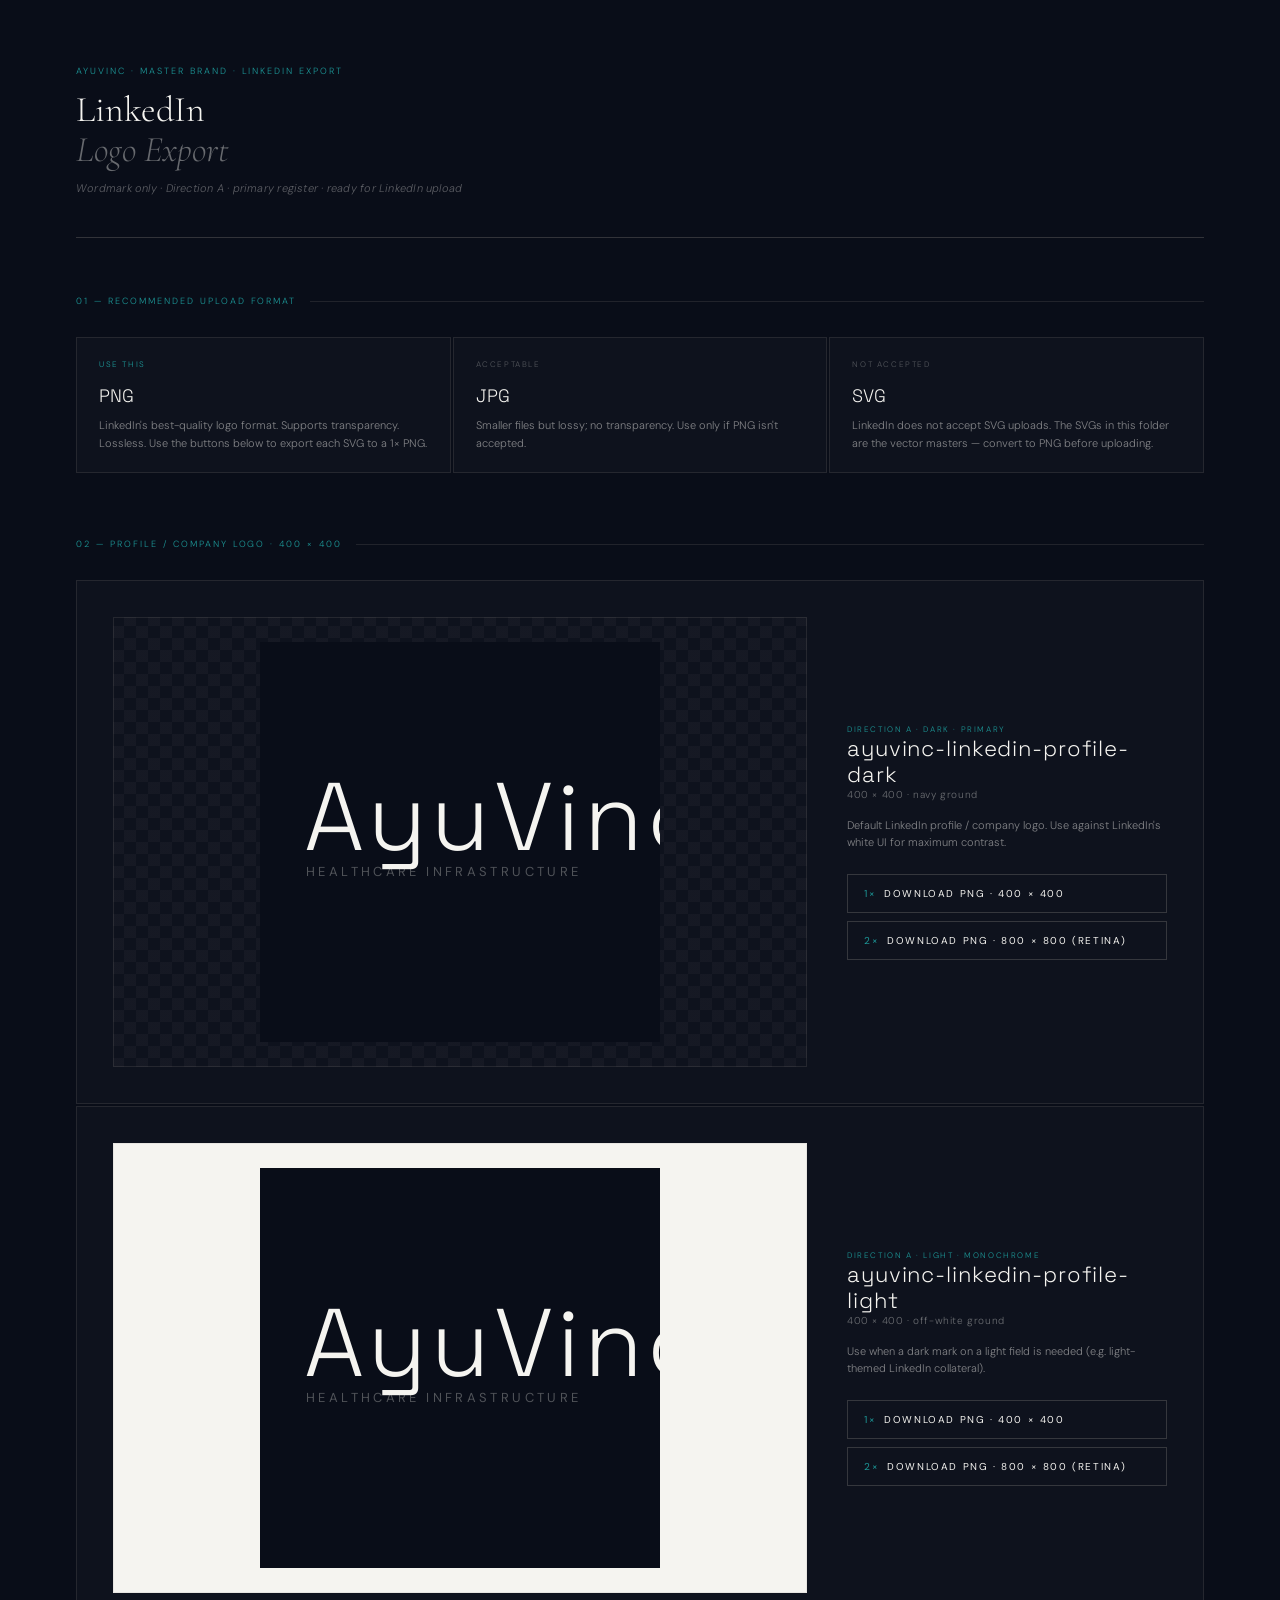
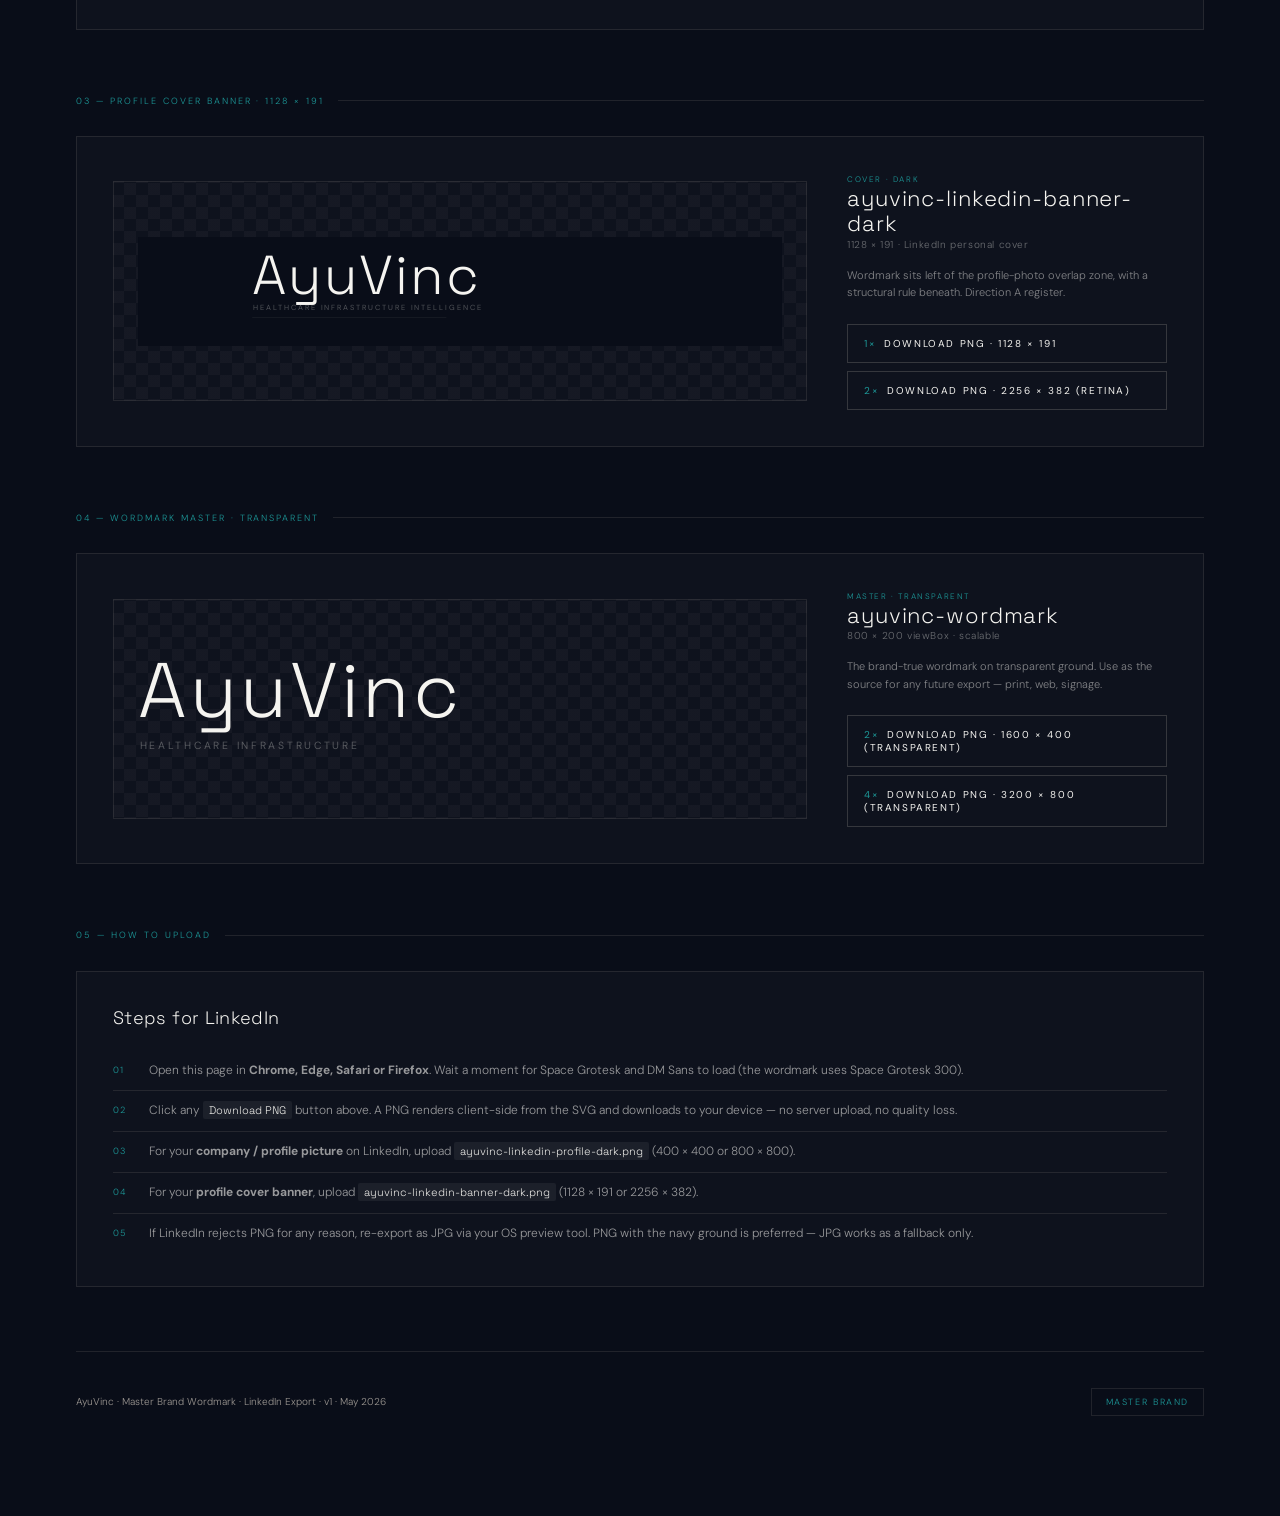
==== Brand_Files/Logo/index.html @ 6583b7bb "Add LinkedIn-ready logo export: SVG masters + PNG export page Wordmark-only per brand spec (Space Gr" ====
<!DOCTYPE html>
<html lang="en">
<head>
<meta charset="UTF-8">
<meta name="viewport" content="width=device-width, initial-scale=1.0">
<title>AyuVinc · LinkedIn Logo Export</title>
<link rel="preconnect" href="https://fonts.googleapis.com">
<link href="https://fonts.googleapis.com/css2?family=Space+Grotesk:wght@300;400;500&family=DM+Sans:wght@300;400&family=Cormorant+Garamond:ital,wght@0,300;1,300&display=swap" rel="stylesheet">
<style>
  *, *::before, *::after { box-sizing: border-box; margin: 0; padding: 0; }
  :root {
    --navy:      #090d18;
    --navy-mid:  #0f1626;
    --off-white: #f5f4f0;
    --warm-gray: #9b9691;
    --teal:      oklch(62% 0.10 195);
    --rule:      rgba(155,150,145,0.16);
    --rule-hi:   rgba(155,150,145,0.28);
  }
  html, body { background: var(--navy); color: var(--off-white); font-family: 'DM Sans', sans-serif; font-weight: 300; line-height: 1.6; min-height: 100vh; }
  .doc { max-width: 1240px; margin: 0 auto; padding: 64px 56px 100px; }
  .doc-header { border-bottom: 1px solid var(--rule-hi); padding-bottom: 40px; margin-bottom: 56px; }
  .eyebrow { font-size: 9px; letter-spacing: 0.22em; text-transform: uppercase; color: var(--teal); margin-bottom: 12px; }
  .doc-title { font-family: 'Cormorant Garamond', serif; font-size: 36px; font-weight: 300; line-height: 1.1; }
  .doc-title em { font-style: italic; color: rgba(245,244,240,0.4); }
  .doc-sub { margin-top: 10px; font-size: 11px; color: rgba(245,244,240,0.35); font-style: italic; letter-spacing: 0.02em; }
  .section { margin-bottom: 64px; }
  .section-label { font-size: 9px; letter-spacing: 0.22em; text-transform: uppercase; color: var(--teal); margin-bottom: 28px; display: flex; align-items: center; gap: 14px; }
  .section-label::after { content: ''; flex: 1; height: 1px; background: var(--rule); }
  .card { border: 1px solid var(--rule); padding: 36px; background: rgba(245,244,240,0.02); margin-bottom: 2px; }
  .card-row { display: grid; grid-template-columns: 1fr 320px; gap: 40px; align-items: center; }
  .preview-wrap { display: flex; align-items: center; justify-content: center; background: repeating-conic-gradient(rgba(245,244,240,0.03) 0% 25%, transparent 0% 50%) 50% / 24px 24px; border: 1px solid var(--rule); padding: 24px; min-height: 220px; }
  .preview-wrap.light { background: var(--off-white); }
  .preview-wrap svg { max-width: 100%; height: auto; display: block; }
  .meta-stack { display: flex; flex-direction: column; gap: 14px; }
  .meta-label { font-size: 8px; letter-spacing: 0.20em; text-transform: uppercase; color: var(--teal); }
  .meta-name { font-family: 'Space Grotesk', sans-serif; font-weight: 300; font-size: 22px; letter-spacing: 0.04em; color: var(--off-white); line-height: 1.15; }
  .meta-dim { font-size: 10px; color: rgba(245,244,240,0.40); letter-spacing: 0.06em; }
  .meta-desc { font-size: 11px; color: rgba(245,244,240,0.50); line-height: 1.6; }
  .btn-row { display: flex; flex-direction: column; gap: 8px; margin-top: 8px; }
  .btn { font-family: 'DM Sans', sans-serif; font-size: 10px; font-weight: 400; letter-spacing: 0.16em; text-transform: uppercase; color: var(--off-white); background: transparent; border: 1px solid var(--rule-hi); padding: 12px 16px; cursor: pointer; transition: border-color 0.2s, background 0.2s; text-align: left; }
  .btn:hover { border-color: var(--teal); background: rgba(100,175,195,0.06); }
  .btn .scale { color: var(--teal); margin-right: 8px; }
  .instructions { background: rgba(245,244,240,0.02); border: 1px solid var(--rule); padding: 32px 36px; }
  .instructions h3 { font-family: 'Space Grotesk', sans-serif; font-weight: 300; font-size: 18px; letter-spacing: 0.02em; margin-bottom: 18px; color: var(--off-white); }
  .instructions ol { list-style: none; counter-reset: step; }
  .instructions ol li { counter-increment: step; padding: 10px 0 10px 36px; position: relative; font-size: 12px; color: rgba(245,244,240,0.6); line-height: 1.65; border-bottom: 1px solid var(--rule); }
  .instructions ol li:last-child { border-bottom: none; }
  .instructions ol li::before { content: counter(step, decimal-leading-zero); position: absolute; left: 0; top: 12px; font-family: 'DM Sans', sans-serif; font-size: 9px; letter-spacing: 0.16em; color: var(--teal); }
  .instructions code { font-family: 'Space Grotesk', sans-serif; font-size: 11px; color: var(--off-white); background: rgba(245,244,240,0.06); padding: 2px 6px; border-radius: 2px; }
  .format-grid { display: grid; grid-template-columns: 1fr 1fr 1fr; gap: 2px; margin-top: 20px; }
  .format-cell { border: 1px solid var(--rule); padding: 20px 22px; background: rgba(245,244,240,0.02); }
  .fmt-name { font-family: 'Space Grotesk', sans-serif; font-weight: 300; font-size: 18px; color: var(--off-white); margin-bottom: 6px; }
  .fmt-tag { font-size: 8px; letter-spacing: 0.20em; text-transform: uppercase; color: var(--teal); margin-bottom: 12px; }
  .fmt-tag.muted { color: rgba(245,244,240,0.30); }
  .fmt-note { font-size: 11px; color: rgba(245,244,240,0.50); line-height: 1.6; }
  .doc-footer { border-top: 1px solid var(--rule); padding-top: 36px; margin-top: 60px; display: flex; justify-content: space-between; align-items: center; font-size: 10px; color: var(--warm-gray); }
  .footer-tag { font-size: 9px; letter-spacing: 0.18em; text-transform: uppercase; color: var(--teal); border: 1px solid var(--rule); padding: 6px 14px; }
  @media (max-width: 900px) {
    .card-row { grid-template-columns: 1fr; }
    .format-grid { grid-template-columns: 1fr; }
  }
</style>
</head>
<body>
<div class="doc">

  <div class="doc-header">
    <div class="eyebrow">AyuVinc · Master Brand · LinkedIn Export</div>
    <div class="doc-title">LinkedIn<br><em>Logo Export</em></div>
    <div class="doc-sub">Wordmark only · Direction A · primary register · ready for LinkedIn upload</div>
  </div>

  <!-- 01 — FORMAT GUIDANCE -->
  <div class="section">
    <div class="section-label">01 — Recommended Upload Format</div>
    <div class="format-grid">
      <div class="format-cell">
        <div class="fmt-tag">Use this</div>
        <div class="fmt-name">PNG</div>
        <div class="fmt-note">LinkedIn's best-quality logo format. Supports transparency. Lossless. Use the buttons below to export each SVG to a 1× PNG.</div>
      </div>
      <div class="format-cell">
        <div class="fmt-tag muted">Acceptable</div>
        <div class="fmt-name">JPG</div>
        <div class="fmt-note">Smaller files but lossy; no transparency. Use only if PNG isn't accepted.</div>
      </div>
      <div class="format-cell">
        <div class="fmt-tag muted">Not accepted</div>
        <div class="fmt-name">SVG</div>
        <div class="fmt-note">LinkedIn does not accept SVG uploads. The SVGs in this folder are the vector masters — convert to PNG before uploading.</div>
      </div>
    </div>
  </div>

  <!-- 02 — SQUARE PROFILE / COMPANY LOGO -->
  <div class="section">
    <div class="section-label">02 — Profile / Company Logo · 400 × 400</div>

    <div class="card">
      <div class="card-row">
        <div class="preview-wrap" id="prev-square-dark">
          <!-- SVG injected by script -->
        </div>
        <div class="meta-stack">
          <div>
            <div class="meta-label">Direction A · Dark · Primary</div>
            <div class="meta-name">ayuvinc-linkedin-profile-dark</div>
            <div class="meta-dim">400 × 400 · navy ground</div>
          </div>
          <div class="meta-desc">Default LinkedIn profile / company logo. Use against LinkedIn's white UI for maximum contrast.</div>
          <div class="btn-row">
            <button class="btn" data-export="ayuvinc-linkedin-profile-dark.svg" data-width="400"><span class="scale">1×</span>Download PNG · 400 × 400</button>
            <button class="btn" data-export="ayuvinc-linkedin-profile-dark.svg" data-width="800"><span class="scale">2×</span>Download PNG · 800 × 800 (retina)</button>
          </div>
        </div>
      </div>
    </div>

    <div class="card">
      <div class="card-row">
        <div class="preview-wrap light" id="prev-square-light">
          <!-- SVG injected by script -->
        </div>
        <div class="meta-stack">
          <div>
            <div class="meta-label">Direction A · Light · Monochrome</div>
            <div class="meta-name">ayuvinc-linkedin-profile-light</div>
            <div class="meta-dim">400 × 400 · off-white ground</div>
          </div>
          <div class="meta-desc">Use when a dark mark on a light field is needed (e.g. light-themed LinkedIn collateral).</div>
          <div class="btn-row">
            <button class="btn" data-export="ayuvinc-linkedin-profile-light.svg" data-width="400"><span class="scale">1×</span>Download PNG · 400 × 400</button>
            <button class="btn" data-export="ayuvinc-linkedin-profile-light.svg" data-width="800"><span class="scale">2×</span>Download PNG · 800 × 800 (retina)</button>
          </div>
        </div>
      </div>
    </div>
  </div>

  <!-- 03 — COVER BANNER -->
  <div class="section">
    <div class="section-label">03 — Profile Cover Banner · 1128 × 191</div>

    <div class="card">
      <div class="card-row">
        <div class="preview-wrap" id="prev-banner-dark">
          <!-- SVG injected by script -->
        </div>
        <div class="meta-stack">
          <div>
            <div class="meta-label">Cover · Dark</div>
            <div class="meta-name">ayuvinc-linkedin-banner-dark</div>
            <div class="meta-dim">1128 × 191 · LinkedIn personal cover</div>
          </div>
          <div class="meta-desc">Wordmark sits left of the profile-photo overlap zone, with a structural rule beneath. Direction A register.</div>
          <div class="btn-row">
            <button class="btn" data-export="ayuvinc-linkedin-banner-dark.svg" data-width="1128"><span class="scale">1×</span>Download PNG · 1128 × 191</button>
            <button class="btn" data-export="ayuvinc-linkedin-banner-dark.svg" data-width="2256"><span class="scale">2×</span>Download PNG · 2256 × 382 (retina)</button>
          </div>
        </div>
      </div>
    </div>
  </div>

  <!-- 04 — WORDMARK MASTER -->
  <div class="section">
    <div class="section-label">04 — Wordmark Master · Transparent</div>

    <div class="card">
      <div class="card-row">
        <div class="preview-wrap" id="prev-wordmark">
          <!-- SVG injected by script -->
        </div>
        <div class="meta-stack">
          <div>
            <div class="meta-label">Master · Transparent</div>
            <div class="meta-name">ayuvinc-wordmark</div>
            <div class="meta-dim">800 × 200 viewBox · scalable</div>
          </div>
          <div class="meta-desc">The brand-true wordmark on transparent ground. Use as the source for any future export — print, web, signage.</div>
          <div class="btn-row">
            <button class="btn" data-export="ayuvinc-wordmark.svg" data-width="1600"><span class="scale">2×</span>Download PNG · 1600 × 400 (transparent)</button>
            <button class="btn" data-export="ayuvinc-wordmark.svg" data-width="3200"><span class="scale">4×</span>Download PNG · 3200 × 800 (transparent)</button>
          </div>
        </div>
      </div>
    </div>
  </div>

  <!-- 05 — INSTRUCTIONS -->
  <div class="section">
    <div class="section-label">05 — How to Upload</div>
    <div class="instructions">
      <h3>Steps for LinkedIn</h3>
      <ol>
        <li>Open this page in <strong>Chrome, Edge, Safari or Firefox</strong>. Wait a moment for Space Grotesk and DM Sans to load (the wordmark uses Space Grotesk 300).</li>
        <li>Click any <code>Download PNG</code> button above. A PNG renders client-side from the SVG and downloads to your device — no server upload, no quality loss.</li>
        <li>For your <strong>company / profile picture</strong> on LinkedIn, upload <code>ayuvinc-linkedin-profile-dark.png</code> (400 × 400 or 800 × 800).</li>
        <li>For your <strong>profile cover banner</strong>, upload <code>ayuvinc-linkedin-banner-dark.png</code> (1128 × 191 or 2256 × 382).</li>
        <li>If LinkedIn rejects PNG for any reason, re-export as JPG via your OS preview tool. PNG with the navy ground is preferred — JPG works as a fallback only.</li>
      </ol>
    </div>
  </div>

  <div class="doc-footer">
    <span>AyuVinc · Master Brand Wordmark · LinkedIn Export · v1 · May 2026</span>
    <span class="footer-tag">Master Brand</span>
  </div>

</div>

<script>
  // Inline-render each SVG into its preview slot, and wire export buttons.
  const slots = [
    { id: 'prev-square-dark',  file: 'ayuvinc-linkedin-profile-dark.svg'  },
    { id: 'prev-square-light', file: 'ayuvinc-linkedin-profile-light.svg' },
    { id: 'prev-banner-dark',  file: 'ayuvinc-linkedin-banner-dark.svg'   },
    { id: 'prev-wordmark',     file: 'ayuvinc-wordmark.svg'               },
  ];

  // Fetch each SVG and inline it so fonts apply consistently
  Promise.all(slots.map(s =>
    fetch(s.file).then(r => r.text()).then(t => ({ ...s, text: t }))
  )).then(loaded => {
    loaded.forEach(s => {
      const host = document.getElementById(s.id);
      if (host) host.innerHTML = s.text;
    });
  }).catch(err => console.warn('SVG inline failed', err));

  // PNG export: rasterize SVG via canvas at the requested width
  document.querySelectorAll('button[data-export]').forEach(btn => {
    btn.addEventListener('click', async () => {
      const file = btn.getAttribute('data-export');
      const outW = parseInt(btn.getAttribute('data-width'), 10);

      btn.disabled = true;
      const original = btn.innerHTML;
      btn.innerHTML = '<span class="scale">…</span>Preparing PNG';

      try {
        const res = await fetch(file);
        const svgText = await res.text();

        // Parse viewBox to compute height at requested width
        const vbMatch = svgText.match(/viewBox\s*=\s*"([^"]+)"/);
        if (!vbMatch) throw new Error('viewBox missing');
        const [, , vbW, vbH] = vbMatch[1].split(/\s+/).map(Number);
        const outH = Math.round(outW * (vbH / vbW));

        // Ensure fonts are loaded before rasterizing
        if (document.fonts && document.fonts.ready) await document.fonts.ready;

        const blob = new Blob([svgText], { type: 'image/svg+xml;charset=utf-8' });
        const url  = URL.createObjectURL(blob);

        const img = new Image();
        img.crossOrigin = 'anonymous';
        await new Promise((resolve, reject) => {
          img.onload  = resolve;
          img.onerror = reject;
          img.src = url;
        });

        const canvas = document.createElement('canvas');
        canvas.width = outW;
        canvas.height = outH;
        const ctx = canvas.getContext('2d');
        ctx.drawImage(img, 0, 0, outW, outH);
        URL.revokeObjectURL(url);

        canvas.toBlob(pngBlob => {
          const a = document.createElement('a');
          a.href = URL.createObjectURL(pngBlob);
          a.download = file.replace(/\.svg$/, '') + '-' + outW + '.png';
          document.body.appendChild(a);
          a.click();
          a.remove();
          setTimeout(() => URL.revokeObjectURL(a.href), 1000);
        }, 'image/png');
      } catch (e) {
        console.error(e);
        alert('Export failed — open the SVG directly and use the browser\'s "Save Image As..." instead.');
      } finally {
        btn.disabled = false;
        btn.innerHTML = original;
      }
    });
  });
</script>
</body>
</html>
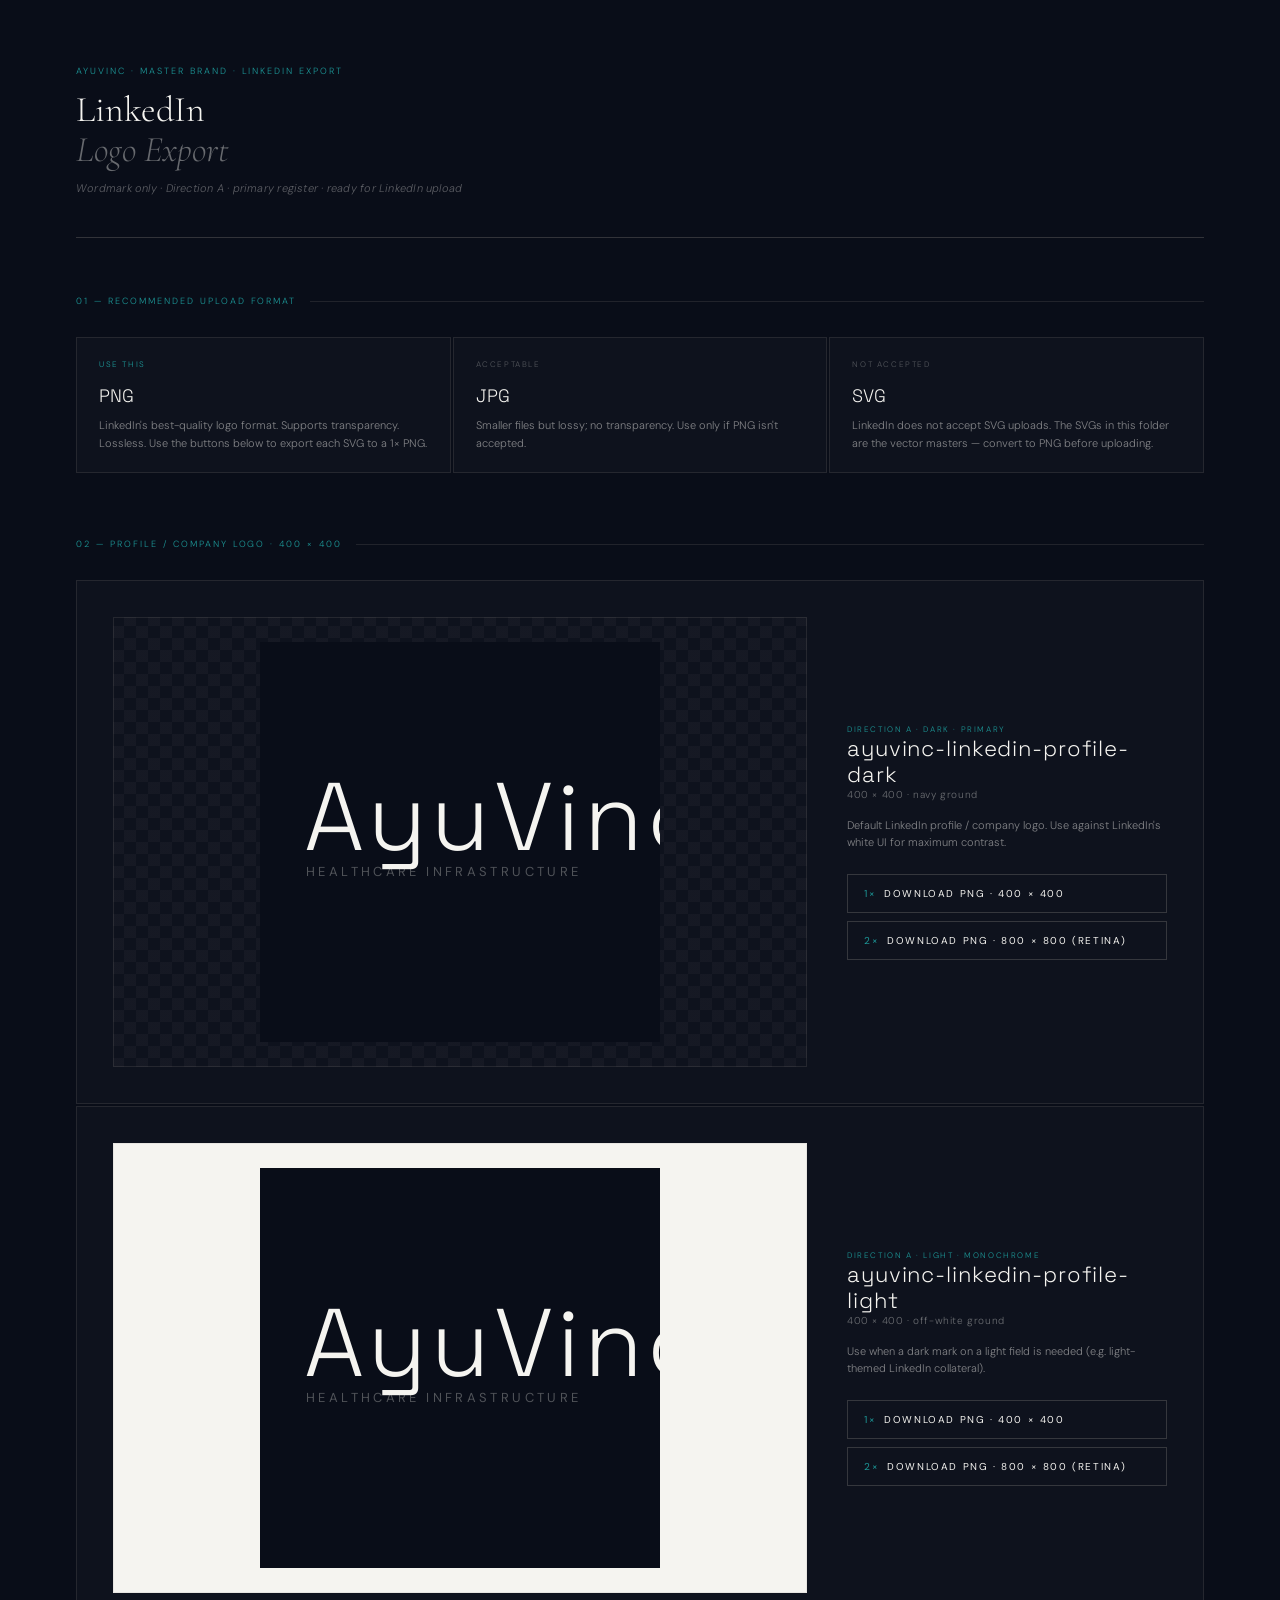
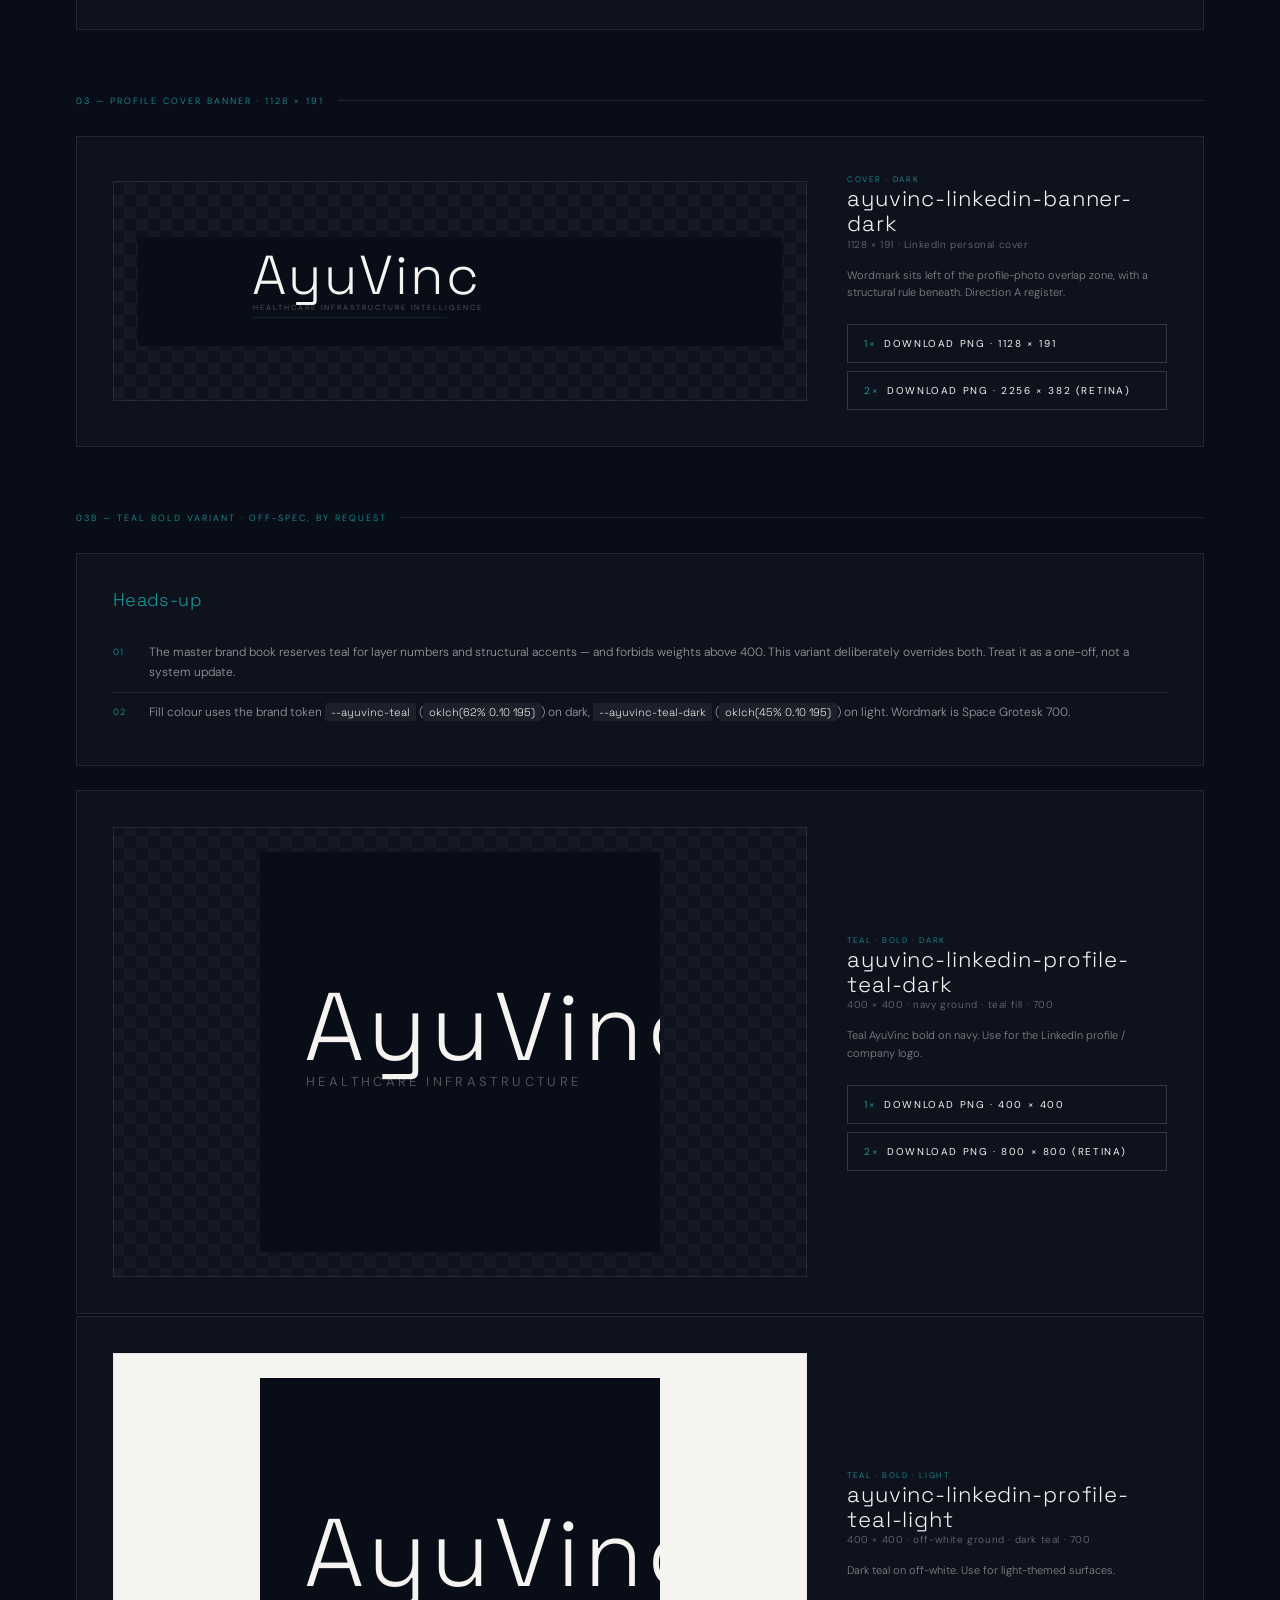
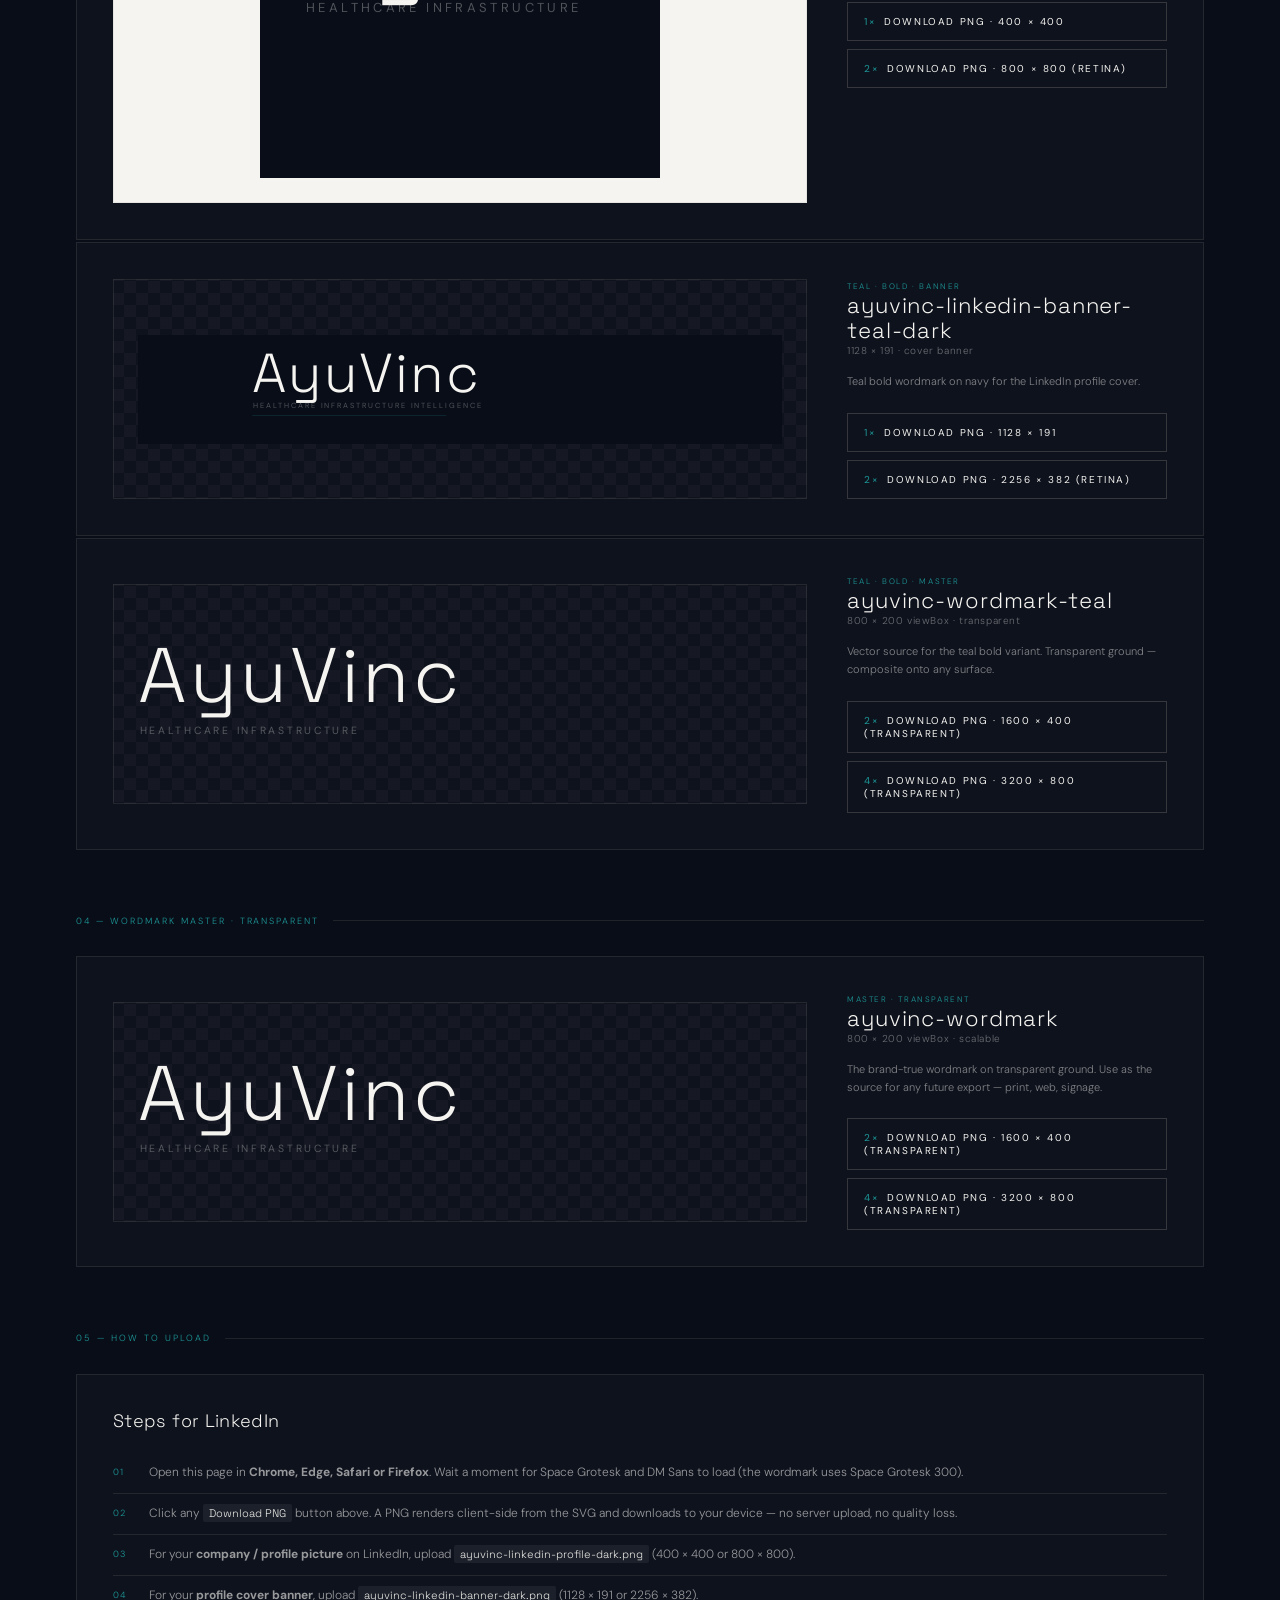
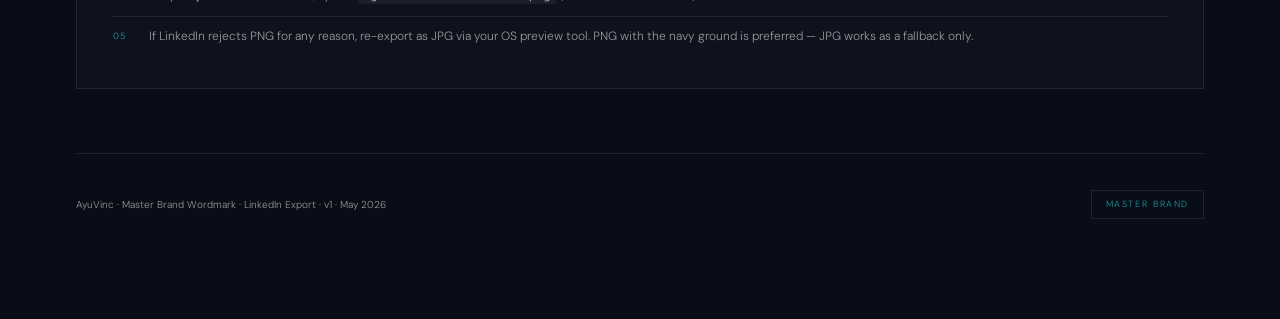
==== commit 13d19997: "Add teal bold AyuVinc wordmark variants (off-spec, by request) Adds teal-fill, Space Grotesk 700 ver" ====
--- a/Brand_Files/Logo/index.html
+++ b/Brand_Files/Logo/index.html
@@ -163,6 +163,90 @@
     </div>
   </div>
 
+  <!-- 03b — TEAL BOLD VARIANT (off-spec, by request) -->
+  <div class="section">
+    <div class="section-label">03b — Teal Bold Variant · Off-spec, by request</div>
+    <div class="instructions" style="margin-bottom:24px;">
+      <h3 style="color:oklch(62% 0.10 195);">Heads-up</h3>
+      <ol>
+        <li>The master brand book reserves teal for layer numbers and structural accents — and forbids weights above 400. This variant deliberately overrides both. Treat it as a one-off, not a system update.</li>
+        <li>Fill colour uses the brand token <code>--ayuvinc-teal</code> (<code>oklch(62% 0.10 195)</code>) on dark, <code>--ayuvinc-teal-dark</code> (<code>oklch(45% 0.10 195)</code>) on light. Wordmark is Space Grotesk 700.</li>
+      </ol>
+    </div>
+
+    <div class="card">
+      <div class="card-row">
+        <div class="preview-wrap" id="prev-teal-square-dark"></div>
+        <div class="meta-stack">
+          <div>
+            <div class="meta-label">Teal · Bold · Dark</div>
+            <div class="meta-name">ayuvinc-linkedin-profile-teal-dark</div>
+            <div class="meta-dim">400 × 400 · navy ground · teal fill · 700</div>
+          </div>
+          <div class="meta-desc">Teal AyuVinc bold on navy. Use for the LinkedIn profile / company logo.</div>
+          <div class="btn-row">
+            <button class="btn" data-export="ayuvinc-linkedin-profile-teal-dark.svg" data-width="400"><span class="scale">1×</span>Download PNG · 400 × 400</button>
+            <button class="btn" data-export="ayuvinc-linkedin-profile-teal-dark.svg" data-width="800"><span class="scale">2×</span>Download PNG · 800 × 800 (retina)</button>
+          </div>
+        </div>
+      </div>
+    </div>
+
+    <div class="card">
+      <div class="card-row">
+        <div class="preview-wrap light" id="prev-teal-square-light"></div>
+        <div class="meta-stack">
+          <div>
+            <div class="meta-label">Teal · Bold · Light</div>
+            <div class="meta-name">ayuvinc-linkedin-profile-teal-light</div>
+            <div class="meta-dim">400 × 400 · off-white ground · dark teal · 700</div>
+          </div>
+          <div class="meta-desc">Dark teal on off-white. Use for light-themed surfaces.</div>
+          <div class="btn-row">
+            <button class="btn" data-export="ayuvinc-linkedin-profile-teal-light.svg" data-width="400"><span class="scale">1×</span>Download PNG · 400 × 400</button>
+            <button class="btn" data-export="ayuvinc-linkedin-profile-teal-light.svg" data-width="800"><span class="scale">2×</span>Download PNG · 800 × 800 (retina)</button>
+          </div>
+        </div>
+      </div>
+    </div>
+
+    <div class="card">
+      <div class="card-row">
+        <div class="preview-wrap" id="prev-teal-banner-dark"></div>
+        <div class="meta-stack">
+          <div>
+            <div class="meta-label">Teal · Bold · Banner</div>
+            <div class="meta-name">ayuvinc-linkedin-banner-teal-dark</div>
+            <div class="meta-dim">1128 × 191 · cover banner</div>
+          </div>
+          <div class="meta-desc">Teal bold wordmark on navy for the LinkedIn profile cover.</div>
+          <div class="btn-row">
+            <button class="btn" data-export="ayuvinc-linkedin-banner-teal-dark.svg" data-width="1128"><span class="scale">1×</span>Download PNG · 1128 × 191</button>
+            <button class="btn" data-export="ayuvinc-linkedin-banner-teal-dark.svg" data-width="2256"><span class="scale">2×</span>Download PNG · 2256 × 382 (retina)</button>
+          </div>
+        </div>
+      </div>
+    </div>
+
+    <div class="card">
+      <div class="card-row">
+        <div class="preview-wrap" id="prev-teal-wordmark"></div>
+        <div class="meta-stack">
+          <div>
+            <div class="meta-label">Teal · Bold · Master</div>
+            <div class="meta-name">ayuvinc-wordmark-teal</div>
+            <div class="meta-dim">800 × 200 viewBox · transparent</div>
+          </div>
+          <div class="meta-desc">Vector source for the teal bold variant. Transparent ground — composite onto any surface.</div>
+          <div class="btn-row">
+            <button class="btn" data-export="ayuvinc-wordmark-teal.svg" data-width="1600"><span class="scale">2×</span>Download PNG · 1600 × 400 (transparent)</button>
+            <button class="btn" data-export="ayuvinc-wordmark-teal.svg" data-width="3200"><span class="scale">4×</span>Download PNG · 3200 × 800 (transparent)</button>
+          </div>
+        </div>
+      </div>
+    </div>
+  </div>
+
   <!-- 04 — WORDMARK MASTER -->
   <div class="section">
     <div class="section-label">04 — Wordmark Master · Transparent</div>
@@ -213,10 +297,14 @@
 <script>
   // Inline-render each SVG into its preview slot, and wire export buttons.
   const slots = [
-    { id: 'prev-square-dark',  file: 'ayuvinc-linkedin-profile-dark.svg'  },
-    { id: 'prev-square-light', file: 'ayuvinc-linkedin-profile-light.svg' },
-    { id: 'prev-banner-dark',  file: 'ayuvinc-linkedin-banner-dark.svg'   },
-    { id: 'prev-wordmark',     file: 'ayuvinc-wordmark.svg'               },
+    { id: 'prev-square-dark',       file: 'ayuvinc-linkedin-profile-dark.svg'       },
+    { id: 'prev-square-light',      file: 'ayuvinc-linkedin-profile-light.svg'      },
+    { id: 'prev-banner-dark',       file: 'ayuvinc-linkedin-banner-dark.svg'        },
+    { id: 'prev-wordmark',          file: 'ayuvinc-wordmark.svg'                    },
+    { id: 'prev-teal-square-dark',  file: 'ayuvinc-linkedin-profile-teal-dark.svg'  },
+    { id: 'prev-teal-square-light', file: 'ayuvinc-linkedin-profile-teal-light.svg' },
+    { id: 'prev-teal-banner-dark',  file: 'ayuvinc-linkedin-banner-teal-dark.svg'   },
+    { id: 'prev-teal-wordmark',     file: 'ayuvinc-wordmark-teal.svg'               },
   ];
 
   // Fetch each SVG and inline it so fonts apply consistently
